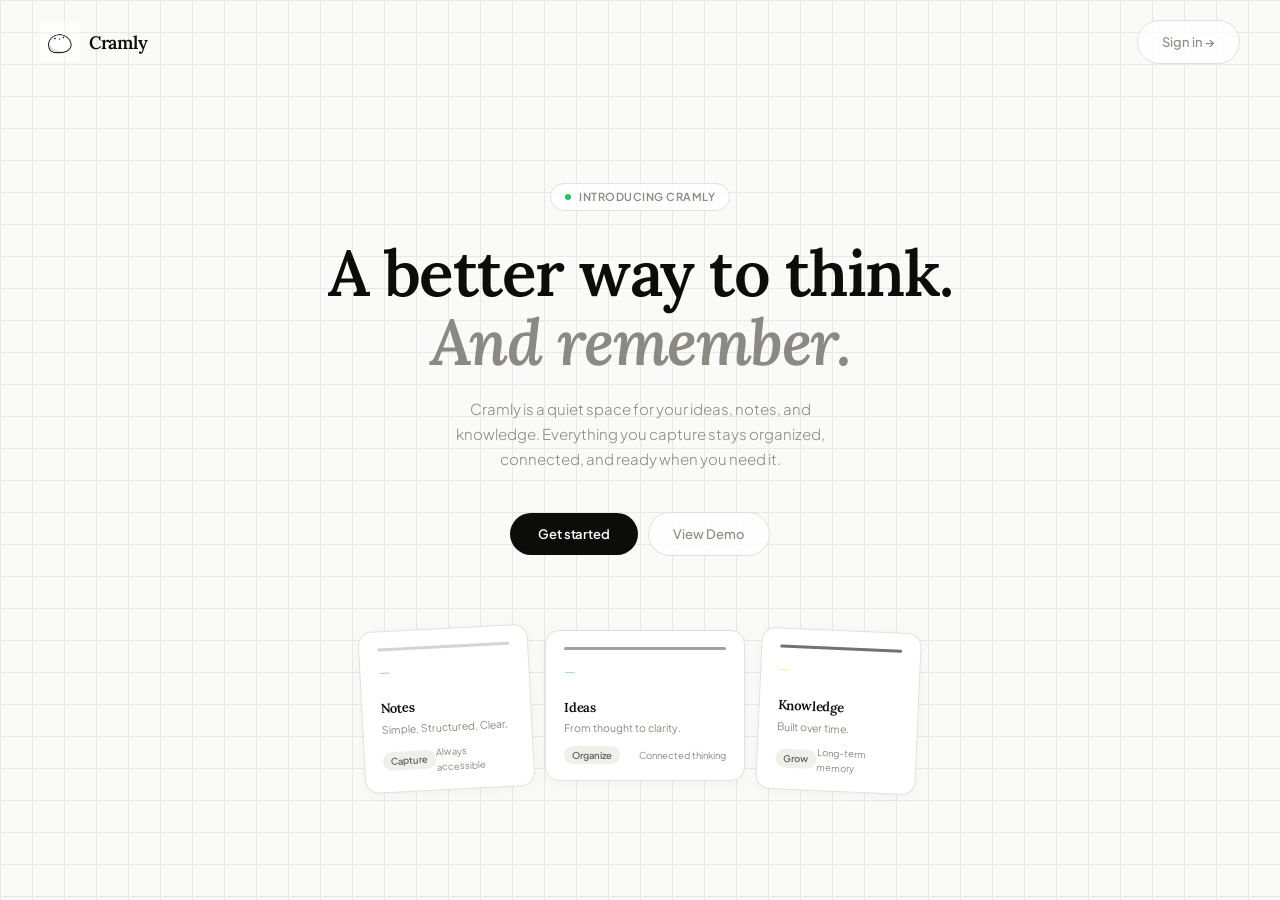
==== intro.html @ 393817d0 "commit" ====
<!DOCTYPE html>
<html lang="en">
<head>
<meta charset="UTF-8"/>
<meta name="viewport" content="width=device-width,initial-scale=1"/>
<link rel="preconnect" href="https://fonts.googleapis.com"/>
<link rel="preconnect" href="https://fonts.gstatic.com" crossorigin/>
<link href="https://fonts.googleapis.com/css2?family=Plus+Jakarta+Sans:wght@300;400;500;600&family=Lora:ital,wght@0,400;0,600;1,400&display=swap" rel="stylesheet"/>
<link rel="preconnect" href="https://fonts.googleapis.com">
<link rel="preconnect" href="https://fonts.gstatic.com" crossorigin>
<link href="https://fonts.googleapis.com/css2?family=Archivo+Black&family=Inter:wght@100..900&family=Micro+5&family=Open+Sans:ital,wght@0,300..800;1,300..800&family=Plus+Jakarta+Sans:ital,wght@0,200..800;1,200..800&family=Roboto:ital,wght@0,100..900;1,100..900&family=Silkscreen:wght@400;700&display=swap" rel="stylesheet">
<link rel="icon" href="logo.png" type="image/png">
<link rel="stylesheet" href="css/intro.css"/>
<title>Cramly</title>
</head>
<body>

<!-- ══════════════════════════════════════════════
     LOADING SCREEN
══════════════════════════════════════════════ -->
<div id="loadingScreen">
  <!-- Background layers -->
  <div class="load-grid"></div>
  <div class="load-glow"></div>
  <div class="load-scan"></div>

  <!-- Orbiting rings -->
  <div class="load-ring"></div>
  <div class="load-ring load-ring-2"></div>

  <!-- Floating cards in background -->
  <div class="load-cards" id="loadCards"></div>

  <!-- Center content -->
  <div class="load-center">
    <div class="load-logo-mark">
      <svg viewBox="0 0 16 16"><path d="M3 13L8 3l5 10M5.5 9h5"/></svg>
    </div>
    <div class="load-logo-text">Cramly</div>
    <div class="load-tagline">Preparing your demo&hellip;</div>

    <div class="load-bar-wrap">
      <div class="load-bar-fill" id="loadBar"></div>
    </div>
    <div class="load-label" id="loadLabel">Initializing</div>

    <div class="load-dots">
      <div class="load-dot"></div>
      <div class="load-dot"></div>
      <div class="load-dot"></div>
    </div>
  </div>
</div>

<!-- ══════════════════════════════════════════════
     INTRO PAGE
══════════════════════════════════════════════ -->
<div id="introPage">
<div class="intro-nav">
  <div class="logo">
    <img src="logo.png" alt="Cramly Logo" class="logo-img">
    <span>Cramly</span>
  </div>
  <button class="cta-secondary" onclick="startDemoLoading()">Sign in →</button>
</div>

  <div class="intro-body">
    <div class="intro-eyebrow">
      <div class="intro-eyebrow-dot"></div>
      Introducing Cramly
    </div>

    <h1 class="intro-title">
      A better way to think.<br><em>And remember.</em>
    </h1>

    <p class="intro-sub">
      Cramly is a quiet space for your ideas, notes, and knowledge.
      Everything you capture stays organized, connected, and ready when you need it.
    </p>

    <div class="intro-cta-row">
      <button class="cta-main" onclick="openAuth('signup')">Get started</button>
      <button class="cta-secondary" id="viewDemoBtn" onclick="startDemoLoading()">View Demo</button>
    </div>

    <div class="intro-cards-preview">
      <div class="prev-card">
        <div class="pc-bar" style="background:#d4d4d8"></div>
        <div class="pc-icon">—</div>
        <div class="pc-title">Notes</div>
        <div class="pc-sub">Simple. Structured. Clear.</div>
        <div class="pc-foot">
          <span class="pc-tag">Capture</span>
          <span class="pc-n">Always accessible</span>
        </div>
      </div>
      <div class="prev-card">
        <div class="pc-bar" style="background:#a1a1aa"></div>
        <div class="pc-icon">—</div>
        <div class="pc-title">Ideas</div>
        <div class="pc-sub">From thought to clarity.</div>
        <div class="pc-foot">
          <span class="pc-tag">Organize</span>
          <span class="pc-n">Connected thinking</span>
        </div>
      </div>
      <div class="prev-card">
        <div class="pc-bar" style="background:#71717a"></div>
        <div class="pc-icon">—</div>
        <div class="pc-title">Knowledge</div>
        <div class="pc-sub">Built over time.</div>
        <div class="pc-foot">
          <span class="pc-tag">Grow</span>
          <span class="pc-n">Long-term memory</span>
        </div>
      </div>
    </div>
  </div>
</div>

<!-- ══════════════════════════════════════════════
     AUTH MODAL
══════════════════════════════════════════════ -->
<div id="authOverlay" onclick="authOverlayClick(event)">
  <div class="auth-modal">
    <button class="auth-close" onclick="closeAuth()">
      <svg viewBox="0 0 14 14"><path d="M1 1l12 12M13 1L1 13"/></svg>
    </button>
    <div class="auth-left">
      <div class="auth-left-logo">
        <div class="auth-left-mark">
          <svg viewBox="0 0 16 16"><path d="M3 13L8 3l5 10M5.5 9h5"/></svg>
        </div>
        <span class="auth-left-name">Cramly</span>
      </div>
      <div class="auth-left-body">
        <div class="auth-left-headline">Cram less.<br><em>Remember more.</em></div>
        <p class="auth-left-tagline">Flashcards, notes, and progress tracking that actually keep you consistent.</p>
      </div>
      <div class="auth-left-dots">
        <div class="auth-ldot on"></div>
        <div class="auth-ldot"></div>
        <div class="auth-ldot"></div>
      </div>
    </div>
    <div class="auth-right">
      <div class="auth-tabs">
        <button class="auth-tab on" id="authTabSignin" onclick="authSwitchTab('signin')">Sign in</button>
        <button class="auth-tab" id="authTabSignup" onclick="authSwitchTab('signup')">Create account</button>
      </div>
      <div id="authSigninView">
        <div class="auth-form-title">Welcome back</div>
        <div class="auth-form-sub">Sign in to continue studying.</div>
        <div class="auth-social-row">
          <button class="auth-social-btn">
            <svg viewBox="0 0 24 24" fill="none" width="15" height="15">
              <path d="M20.28 12.2c0-.64-.06-1.25-.16-1.84H12v3.48h4.64a3.97 3.97 0 0 1-1.72 2.61v2.17h2.78c1.63-1.5 2.58-3.7 2.58-6.42z" fill="#4285F4"/>
              <path d="M12 21c2.32 0 4.27-.77 5.7-2.08l-2.78-2.17c-.77.52-1.75.82-2.92.82-2.24 0-4.14-1.51-4.82-3.55H4.32v2.24A9 9 0 0 0 12 21z" fill="#34A853"/>
              <path d="M7.18 14.02A5.4 5.4 0 0 1 6.9 12c0-.7.12-1.39.28-2.02V7.74H4.32A9 9 0 0 0 3 12c0 1.45.35 2.83.96 4.04l2.9-2.02z" fill="#FBBC05"/>
              <path d="M12 6.46c1.26 0 2.39.43 3.28 1.28l2.46-2.46A8.96 8.96 0 0 0 12 3 9 9 0 0 0 4.32 7.74l2.86 2.24C7.86 7.97 9.76 6.46 12 6.46z" fill="#EA4335"/>
            </svg>
            Google
          </button>
          <button class="auth-social-btn">
            <svg viewBox="0 0 24 24" fill="currentColor" width="15" height="15">
              <path d="M12 2C6.48 2 2 6.48 2 12c0 4.42 2.87 8.17 6.84 9.49.5.09.68-.22.68-.48v-1.7c-2.78.61-3.37-1.34-3.37-1.34-.45-1.16-1.11-1.47-1.11-1.47-.91-.62.07-.61.07-.61 1 .07 1.53 1.03 1.53 1.03.9 1.53 2.34 1.09 2.91.83.09-.65.35-1.09.64-1.34-2.22-.25-4.55-1.11-4.55-4.94 0-1.09.39-1.98 1.03-2.68-.1-.25-.45-1.27.1-2.64 0 0 .84-.27 2.75 1.02A9.56 9.56 0 0 1 12 6.8c.85 0 1.71.11 2.51.33 1.91-1.29 2.75-1.02 2.75-1.02.55 1.37.2 2.39.1 2.64.64.7 1.03 1.59 1.03 2.68 0 3.84-2.34 4.68-4.57 4.93.36.31.68.92.68 1.85v2.75c0 .27.18.58.69.48A10.01 10.01 0 0 0 22 12c0-5.52-4.48-10-10-10z"/>
            </svg>
            GitHub
          </button>
        </div>
        <div class="auth-divider">
          <div class="auth-divider-line"></div>
          <span class="auth-divider-txt">or</span>
          <div class="auth-divider-line"></div>
        </div>
        <div class="auth-field">
          <label class="auth-flabel">Email</label>
          <input class="auth-fi" type="email" placeholder="you@example.com">
        </div>
        <div class="auth-field">
          <label class="auth-flabel">Password</label>
          <div class="auth-pw-wrap">
            <input class="auth-fi" type="password" id="authSiPw" placeholder="••••••••">
            <button class="auth-pw-toggle" onclick="authTogglePw('authSiPw',this)" type="button">
              <svg viewBox="0 0 24 24"><path d="M1 12s4-8 11-8 11 8 11 8-4 8-11 8-11-8-11-8z"/><circle cx="12" cy="12" r="3"/></svg>
            </button>
          </div>
        </div>
        <div class="auth-forgot"><a>Forgot password?</a></div>
        <button class="auth-submit" onclick="startDemoLoading()">Sign in →</button>
        <div class="auth-footer-txt">No account? <a onclick="authSwitchTab('signup')">Create one free</a></div>
      </div>
      <div id="authSignupView" style="display:none;">
        <div class="auth-form-title">Get started free</div>
        <div class="auth-form-sub">Create your study space in seconds.</div>
        <div class="auth-social-row">
          <button class="auth-social-btn">
            <svg viewBox="0 0 24 24" fill="none" width="15" height="15">
              <path d="M20.28 12.2c0-.64-.06-1.25-.16-1.84H12v3.48h4.64a3.97 3.97 0 0 1-1.72 2.61v2.17h2.78c1.63-1.5 2.58-3.7 2.58-6.42z" fill="#4285F4"/>
              <path d="M12 21c2.32 0 4.27-.77 5.7-2.08l-2.78-2.17c-.77.52-1.75.82-2.92.82-2.24 0-4.14-1.51-4.82-3.55H4.32v2.24A9 9 0 0 0 12 21z" fill="#34A853"/>
              <path d="M7.18 14.02A5.4 5.4 0 0 1 6.9 12c0-.7.12-1.39.28-2.02V7.74H4.32A9 9 0 0 0 3 12c0 1.45.35 2.83.96 4.04l2.9-2.02z" fill="#FBBC05"/>
              <path d="M12 6.46c1.26 0 2.39.43 3.28 1.28l2.46-2.46A8.96 8.96 0 0 0 12 3 9 9 0 0 0 4.32 7.74l2.86 2.24C7.86 7.97 9.76 6.46 12 6.46z" fill="#EA4335"/>
            </svg>
            Google
          </button>
          <button class="auth-social-btn">
            <svg viewBox="0 0 24 24" fill="currentColor" width="15" height="15">
              <path d="M12 2C6.48 2 2 6.48 2 12c0 4.42 2.87 8.17 6.84 9.49.5.09.68-.22.68-.48v-1.7c-2.78.61-3.37-1.34-3.37-1.34-.45-1.16-1.11-1.47-1.11-1.47-.91-.62.07-.61.07-.61 1 .07 1.53 1.03 1.53 1.03.9 1.53 2.34 1.09 2.91.83.09-.65.35-1.09.64-1.34-2.22-.25-4.55-1.11-4.55-4.94 0-1.09.39-1.98 1.03-2.68-.1-.25-.45-1.27.1-2.64 0 0 .84-.27 2.75 1.02A9.56 9.56 0 0 1 12 6.8c.85 0 1.71.11 2.51.33 1.91-1.29 2.75-1.02 2.75-1.02.55 1.37.2 2.39.1 2.64.64.7 1.03 1.59 1.03 2.68 0 3.84-2.34 4.68-4.57 4.93.36.31.68.92.68 1.85v2.75c0 .27.18.58.69.48A10.01 10.01 0 0 0 22 12c0-5.52-4.48-10-10-10z"/>
            </svg>
            GitHub
          </button>
        </div>
        <div class="auth-divider">
          <div class="auth-divider-line"></div>
          <span class="auth-divider-txt">or</span>
          <div class="auth-divider-line"></div>
        </div>
        <div class="auth-field-row">
          <div class="auth-field">
            <label class="auth-flabel">First name</label>
            <input class="auth-fi" type="text" placeholder="Alex">
          </div>
          <div class="auth-field">
            <label class="auth-flabel">Last name</label>
            <input class="auth-fi" type="text" placeholder="Reyes">
          </div>
        </div>
        <div class="auth-field">
          <label class="auth-flabel">Email</label>
          <input class="auth-fi" type="email" placeholder="you@example.com">
        </div>
        <div class="auth-field">
          <label class="auth-flabel">Password</label>
          <div class="auth-pw-wrap">
            <input class="auth-fi" type="password" id="authSuPw" placeholder="Min. 8 characters" oninput="authCheckStrength(this)">
            <button class="auth-pw-toggle" onclick="authTogglePw('authSuPw',this)" type="button">
              <svg viewBox="0 0 24 24"><path d="M1 12s4-8 11-8 11 8 11 8-4 8-11 8-11-8-11-8z"/><circle cx="12" cy="12" r="3"/></svg>
            </button>
          </div>
          <div class="auth-strength-bar"><div class="auth-strength-fill" id="authSbar"></div></div>
          <div class="auth-strength-hint" id="authShint"></div>
        </div>
        <button class="auth-submit" onclick="startDemoLoading()">Create account →</button>
        <div class="auth-footer-txt">Already have an account? <a onclick="authSwitchTab('signin')">Sign in</a></div>
      </div>
    </div>
  </div>
</div>

<script>
/* ══════════════════════════════════════════════
   DEMO LOADING ANIMATION
══════════════════════════════════════════════ */

const loadSteps = [
  { label: 'Initializing',         pct: 8  },
  { label: 'Loading flashcards',   pct: 22 },
  { label: 'Building your decks',  pct: 38 },
  { label: 'Syncing notes',        pct: 54 },
  { label: 'Setting up workspace', pct: 70 },
  { label: 'Almost ready',         pct: 88 },
  { label: 'Launching demo',       pct: 100},
];

function spawnFloatingCards() {
  const container = document.getElementById('loadCards');
  const cardConfigs = [
    { left: '8%',  top: '20%', w: 130, delay: 0,   dur: 4.5 },
    { left: '78%', top: '15%', w: 110, delay: 0.8, dur: 5.2 },
    { left: '15%', top: '65%', w: 120, delay: 1.4, dur: 4.0 },
    { left: '72%', top: '60%', w: 140, delay: 0.3, dur: 5.8 },
    { left: '42%', top: '10%', w: 100, delay: 2.0, dur: 4.2 },
    { left: '55%', top: '75%', w: 115, delay: 1.0, dur: 5.0 },
  ];
  const barColors = ['rgba(147,197,253,0.3)', 'rgba(134,239,172,0.3)', 'rgba(253,230,138,0.3)', 'rgba(196,181,253,0.3)'];
  cardConfigs.forEach(cfg => {
    const card = document.createElement('div');
    card.className = 'load-card';
    card.style.cssText = `left:${cfg.left};top:${cfg.top};width:${cfg.w}px;animation-duration:${cfg.dur}s;animation-delay:${cfg.delay}s;`;
    const barColor = barColors[Math.floor(Math.random() * barColors.length)];
    card.innerHTML = `
      <div class="load-card-bar" style="background:${barColor};width:${40+Math.random()*40}%"></div>
      <div class="load-card-line"></div>
      <div class="load-card-line short"></div>
      <div class="load-card-line" style="width:${50+Math.random()*30}%"></div>
    `;
    container.appendChild(card);
  });
}

function startDemoLoading() {
  closeAuth();
  const screen = document.getElementById('loadingScreen');
  const bar = document.getElementById('loadBar');
  const label = document.getElementById('loadLabel');

  screen.classList.add('active');
  spawnFloatingCards();

  let stepIdx = 0;
  let currentPct = 0;

  function animateBar(targetPct, onDone) {
    const step = () => {
      if (currentPct < targetPct) {
        currentPct = Math.min(currentPct + 1.2, targetPct);
        bar.style.width = currentPct + '%';
        requestAnimationFrame(step);
      } else if (onDone) {
        onDone();
      }
    };
    requestAnimationFrame(step);
  }

  function runStep() {
    if (stepIdx >= loadSteps.length) return;
    const { label: lbl, pct } = loadSteps[stepIdx];
    label.style.opacity = '0';
    setTimeout(() => {
      label.textContent = lbl;
      label.style.opacity = '1';
    }, 180);

    animateBar(pct, () => {
      stepIdx++;
      if (stepIdx < loadSteps.length) {
        setTimeout(runStep, 320);
      } else {
        // Done — exit animation then redirect
        setTimeout(() => {
          screen.classList.add('exit');
          setTimeout(() => {
            window.location.href = 'signin.html';
          }, 700);
        }, 400);
      }
    });
  }

  setTimeout(runStep, 400);
}

/* ══════════════════════════════════════════════
   AUTH HELPERS
══════════════════════════════════════════════ */
function openAuth(tab) {
  document.getElementById('authOverlay').classList.add('open');
  authSwitchTab(tab || 'signin');
}
function closeAuth() {
  document.getElementById('authOverlay').classList.remove('open');
}
function authOverlayClick(e) {
  if (e.target === document.getElementById('authOverlay')) closeAuth();
}
// function authSwitchTab(t) {
//   document.getElementById('authSigninView').style.display = t === 'signin' ? 'block' : 'none';
//   document.getElementById('authSignupView').style.display = t === 'signup' ? 'block' : 'none';
//   document.getElementById('authTabSignin').className = 'auth-tab' + (t === 'signin' ? ' on' : '');
//   document.getElementById('authTabSignup').className = 'auth-tab' + (t === 'signup' ? ' on' : '');
// }
// function authTogglePw(id, btn) {
//   var inp = document.getElementById(id);
//   inp.type = inp.type === 'text' ? 'password' : 'text';
//   btn.querySelector('svg').style.opacity = inp.type === 'text' ? '0.45' : '1';
// }
// function authCheckStrength(inp) {
//   var v = inp.value, score = 0;
//   if (v.length >= 8) score++;
//   if (/[A-Z]/.test(v)) score++;
//   if (/[0-9]/.test(v)) score++;
//   if (/[^A-Za-z0-9]/.test(v)) score++;
//   var bar = document.getElementById('authSbar');
//   var hint = document.getElementById('authShint');
//   var widths = [0,25,50,75,100];
//   var colors = ['','#ef4444','#f97316','#eab308','#22c55e'];
//   var labels = ['','Weak','Fair','Good','Strong'];
//   bar.style.width = widths[score] + '%';
//   bar.style.background = colors[score];
//   hint.textContent = v.length ? labels[score] : '';
//   hint.style.color = colors[score];
// }
function goToApp() { startDemoLoading(); }
</script>
</body>
</html>
---- css/intro.css ----
* {
    box-sizing: border-box;
    margin: 0;
    padding: 0
}

:root {
    --bg: #fafaf8;
    --grid-c: #e8e8e4;
    --surface: #ffffff;
    --card: #ffffff;
    --border: #e2e2dc;
    --border-h: #b8b8b0;
    --text: #0c0c0a;
    --muted: #8a8a82;
    --pill: 999px;
    --accent: #1a1a16;
}

body {
    font-family: 'Plus Jakarta Sans', sans-serif;
    background: var(--bg);
    color: var(--text);
    min-height: 100vh;
    font-size: 13px;
    line-height: 1.5;
}

/* ══════════════════════════════════════════════
   LOADING SCREEN
══════════════════════════════════════════════ */
#loadingScreen {
    position: fixed;
    inset: 0;
    z-index: 9999;
    background: #0c0c0a;
    display: none;
    flex-direction: column;
    align-items: center;
    justify-content: center;
    overflow: hidden;
}

#loadingScreen.active {
    display: flex;
}

/* Animated grid background */
.load-grid {
    position: absolute;
    inset: 0;
    background-image:
        linear-gradient(rgba(255, 255, 255, 0.04) 1px, transparent 1px),
        linear-gradient(90deg, rgba(255, 255, 255, 0.04) 1px, transparent 1px);
    background-size: 32px 32px;
    animation: gridPulse 2s ease-in-out infinite;
}

@keyframes gridPulse {

    0%,
    100% {
        opacity: 0.5;
    }

    50% {
        opacity: 1;
    }
}

/* Radial glow */
.load-glow {
    position: absolute;
    width: 600px;
    height: 600px;
    border-radius: 50%;
    background: radial-gradient(circle, rgba(255, 255, 255, 0.04) 0%, transparent 70%);
    animation: glowPulse 3s ease-in-out infinite;
}

@keyframes glowPulse {

    0%,
    100% {
        transform: scale(0.9);
        opacity: 0.6;
    }

    50% {
        transform: scale(1.1);
        opacity: 1;
    }
}

/* Orbiting ring */
.load-ring {
    position: absolute;
    width: 280px;
    height: 280px;
    border-radius: 50%;
    border: 1px solid rgba(255, 255, 255, 0.06);
    animation: ringRotate 8s linear infinite;
}

.load-ring::before {
    content: '';
    position: absolute;
    top: -3px;
    left: 50%;
    transform: translateX(-50%);
    width: 6px;
    height: 6px;
    border-radius: 50%;
    background: rgba(255, 255, 255, 0.5);
    box-shadow: 0 0 12px rgba(255, 255, 255, 0.6);
}

.load-ring-2 {
    width: 200px;
    height: 200px;
    border-color: rgba(255, 255, 255, 0.04);
    animation: ringRotate 5s linear infinite reverse;
}

.load-ring-2::before {
    background: rgba(255, 255, 255, 0.3);
    box-shadow: 0 0 8px rgba(255, 255, 255, 0.4);
}

@keyframes ringRotate {
    from {
        transform: rotate(0deg);
    }

    to {
        transform: rotate(360deg);
    }
}

/* Center content */
.load-center {
    position: relative;
    z-index: 2;
    display: flex;
    flex-direction: column;
    align-items: center;
    gap: 0;
}

/* Logo mark */
.load-logo-mark {
    width: 56px;
    height: 56px;
    border-radius: 16px;
    background: rgba(255, 255, 255, 0.06);
    border: 1px solid rgba(255, 255, 255, 0.12);
    display: flex;
    align-items: center;
    justify-content: center;
    margin-bottom: 18px;
    animation: logoAppear 0.6s cubic-bezier(0.34, 1.56, 0.64, 1) both;
}

.load-logo-mark svg {
    width: 26px;
    height: 26px;
    stroke: rgba(255, 255, 255, 0.85);
    stroke-width: 1.8;
    fill: none;
}

@keyframes logoAppear {
    from {
        opacity: 0;
        transform: scale(0.5) rotate(-10deg);
    }

    to {
        opacity: 1;
        transform: scale(1) rotate(0deg);
    }
}

/* Logo text */
.load-logo-text {
    font-family: 'Lora', serif;
    font-size: 28px;
    font-weight: 600;
    letter-spacing: -0.5px;
    color: #fff;
    margin-bottom: 10px;
    animation: textRise 0.7s cubic-bezier(0.22, 1, 0.36, 1) 0.15s both;
}

@keyframes textRise {
    from {
        opacity: 0;
        transform: translateY(12px);
    }

    to {
        opacity: 1;
        transform: translateY(0);
    }
}

/* Tagline */
.load-tagline {
    font-size: 12px;
    color: rgba(255, 255, 255, 0.32);
    letter-spacing: 0.3px;
    font-weight: 300;
    margin-bottom: 44px;
    animation: textRise 0.7s cubic-bezier(0.22, 1, 0.36, 1) 0.25s both;
}

/* Progress bar */
.load-bar-wrap {
    width: 180px;
    height: 1px;
    background: rgba(255, 255, 255, 0.08);
    border-radius: 1px;
    overflow: hidden;
    margin-bottom: 16px;
    animation: textRise 0.5s ease 0.3s both;
}

.load-bar-fill {
    height: 100%;
    width: 0%;
    background: linear-gradient(90deg, rgba(255, 255, 255, 0.2), rgba(255, 255, 255, 0.8));
    border-radius: 1px;
    transition: width 0.08s linear;
    box-shadow: 2px 0 8px rgba(255, 255, 255, 0.4);
}

/* Loading label */
.load-label {
    font-size: 10px;
    color: rgba(255, 255, 255, 0.22);
    letter-spacing: 1.2px;
    text-transform: uppercase;
    font-weight: 500;
    animation: textRise 0.5s ease 0.35s both;
    min-height: 14px;
    transition: opacity 0.3s;
}

/* Floating cards during load */
.load-cards {
    position: absolute;
    inset: 0;
    pointer-events: none;
    overflow: hidden;
}

.load-card {
    position: absolute;
    background: rgba(255, 255, 255, 0.03);
    border: 1px solid rgba(255, 255, 255, 0.06);
    border-radius: 12px;
    padding: 14px 16px;
    animation: cardFloat linear infinite both;
    opacity: 0;
}

.load-card-bar {
    height: 2px;
    border-radius: 2px;
    background: rgba(255, 255, 255, 0.12);
    margin-bottom: 10px;
}

.load-card-line {
    height: 6px;
    border-radius: 3px;
    background: rgba(255, 255, 255, 0.06);
    margin-bottom: 6px;
}

.load-card-line.short {
    width: 60%;
}

@keyframes cardFloat {
    0% {
        opacity: 0;
        transform: translateY(30px);
    }

    10% {
        opacity: 1;
    }

    90% {
        opacity: 1;
    }

    100% {
        opacity: 0;
        transform: translateY(-80px);
    }
}

/* Exit animation */
#loadingScreen.exit {
    animation: screenExit 0.7s cubic-bezier(0.4, 0, 1, 1) forwards;
}

@keyframes screenExit {
    0% {
        opacity: 1;
        transform: scale(1);
    }

    100% {
        opacity: 0;
        transform: scale(1.04);
        pointer-events: none;
    }
}

/* Dots */
.load-dots {
    display: flex;
    gap: 5px;
    margin-top: 28px;
    animation: textRise 0.5s ease 0.4s both;
}

.load-dot {
    width: 4px;
    height: 4px;
    border-radius: 50%;
    background: rgba(255, 255, 255, 0.15);
    animation: dotBounce 1.2s ease-in-out infinite;
}

.load-dot:nth-child(2) {
    animation-delay: 0.15s;
}

.load-dot:nth-child(3) {
    animation-delay: 0.3s;
}

@keyframes dotBounce {

    0%,
    100% {
        transform: translateY(0);
        background: rgba(255, 255, 255, 0.15);
    }

    50% {
        transform: translateY(-5px);
        background: rgba(255, 255, 255, 0.5);
    }
}

/* Scan line effect */
.load-scan {
    position: absolute;
    left: 0;
    right: 0;
    height: 1px;
    background: linear-gradient(90deg, transparent, rgba(255, 255, 255, 0.08), transparent);
    animation: scanLine 3s ease-in-out infinite;
    pointer-events: none;
}

@keyframes scanLine {
    0% {
        top: -1px;
        opacity: 0;
    }

    5% {
        opacity: 1;
    }

    95% {
        opacity: 1;
    }

    100% {
        top: 100%;
        opacity: 0;
    }
}

/* ══════════════════════════════════════════════
   REST OF THE PAGE STYLES
══════════════════════════════════════════════ */

.prev-card:nth-child(1) .pc-icon {
    color: #93c5fd;
}

.prev-card:nth-child(2) .pc-icon {
    color: #86efac;
}

.prev-card:nth-child(3) .pc-icon {
    color: #fde68a;
}

.pc-icon {
    width: 28px;
    height: 28px;
    color: #fff;
    margin-bottom: 8px;
}

.pc-icon svg {
    width: 100%;
    height: 100%;
}

#introPage {
    min-height: 100vh;
    display: flex;
    flex-direction: column;
    background: var(--bg);
    background-image:
        linear-gradient(var(--grid-c) 1px, transparent 1px),
        linear-gradient(90deg, var(--grid-c) 1px, transparent 1px);
    background-size: 32px 32px;
    overflow: hidden;
}

.intro-nav {
    display: flex;
    align-items: center;
    justify-content: space-between;
    padding: 20px 40px;
}

.logo {
    font-family: 'Lora', serif;
    font-size: 18px;
    font-weight: 600;
    letter-spacing: -.3px;
    display: flex;
    align-items: center;
    gap: 9px;
    color: var(--text);
}

.logo-img {
    width: 40px;
    height: 40px;
    object-fit: contain;
}

.intro-body {
    flex: 1;
    display: flex;
    flex-direction: column;
    align-items: center;
    justify-content: center;
    padding: 40px 24px 60px;
    text-align: center;
    gap: 0;
}

.intro-eyebrow {
    display: inline-flex;
    align-items: center;
    gap: 8px;
    background: rgba(255, 255, 255, 0.85);
    border: 1px solid var(--border);
    border-radius: var(--pill);
    padding: 5px 14px;
    font-size: 11px;
    font-weight: 600;
    letter-spacing: .5px;
    color: var(--muted);
    margin-bottom: 28px;
    text-transform: uppercase;
}

.intro-eyebrow-dot {
    width: 6px;
    height: 6px;
    border-radius: 50%;
    background: #22c55e;
}

.intro-title {
    font-family: 'Lora', serif;
    font-size: clamp(38px, 6vw, 64px);
    font-weight: 600;
    letter-spacing: -1.5px;
    line-height: 1.08;
    color: var(--text);
    margin-bottom: 20px;
    max-width: 640px;
}

.intro-title em {
    font-style: italic;
    color: var(--muted);
}

.intro-sub {
    font-size: 15px;
    color: var(--muted);
    font-weight: 300;
    max-width: 420px;
    line-height: 1.65;
    margin-bottom: 40px;
}

.intro-cta-row {
    display: flex;
    gap: 10px;
    align-items: center;
    justify-content: center;
    margin-bottom: 64px;
}

.cta-main {
    background: var(--text);
    color: #fff;
    border: none;
    border-radius: var(--pill);
    padding: 13px 28px;
    font-size: 13px;
    font-weight: 600;
    font-family: 'Plus Jakarta Sans', sans-serif;
    cursor: pointer;
    transition: background .15s, transform .12s;
    letter-spacing: -.1px;
}

.cta-main:hover {
    background: #2a2a24;
    transform: translateY(-1px);
}

.cta-secondary {
    background: rgba(255, 255, 255, 0.85);
    color: var(--muted);
    border: 1px solid var(--border);
    border-radius: var(--pill);
    padding: 13px 24px;
    font-size: 13px;
    font-weight: 500;
    font-family: 'Plus Jakarta Sans', sans-serif;
    cursor: pointer;
    transition: border-color .15s, color .15s;
}

.cta-secondary:hover {
    border-color: var(--border-h);
    color: var(--text);
}

.intro-cards-preview {
    display: flex;
    gap: 14px;
    align-items: flex-end;
    justify-content: center;
    flex-wrap: wrap;
}

.prev-card {
    background: var(--card);
    border: 1px solid var(--border);
    border-radius: 14px;
    padding: 16px 18px;
    text-align: left;
    transition: transform .3s ease, box-shadow .3s ease;
    box-shadow: 0 2px 12px rgba(0, 0, 0, 0.04);
}

.prev-card:nth-child(1) {
    width: 170px;
    transform: rotate(-3deg) translateY(8px);
    animation: floatA 3s ease-in-out infinite;
}

.prev-card:nth-child(2) {
    width: 200px;
    z-index: 2;
    animation: floatB 3.4s ease-in-out infinite;
}

.prev-card:nth-child(3) {
    width: 160px;
    transform: rotate(2.5deg) translateY(10px);
    animation: floatC 2.8s ease-in-out infinite;
}

@keyframes floatA {

    0%,
    100% {
        transform: rotate(-3deg) translateY(8px)
    }

    50% {
        transform: rotate(-3deg) translateY(2px)
    }
}

@keyframes floatB {

    0%,
    100% {
        transform: translateY(0)
    }

    50% {
        transform: translateY(-6px)
    }
}

@keyframes floatC {

    0%,
    100% {
        transform: rotate(2.5deg) translateY(10px)
    }

    50% {
        transform: rotate(2.5deg) translateY(4px)
    }
}

.pc-bar {
    height: 3px;
    border-radius: var(--pill);
    margin-bottom: 12px;
}

.pc-emoji {
    font-size: 20px;
    margin-bottom: 8px;
    display: block;
}

.pc-title {
    font-family: 'Lora', serif;
    font-size: 13px;
    font-weight: 600;
    letter-spacing: -.2px;
    margin-bottom: 3px;
}

.pc-sub {
    font-size: 10.5px;
    color: var(--muted);
}

.pc-foot {
    display: flex;
    align-items: center;
    justify-content: space-between;
    margin-top: 10px;
}

.pc-tag {
    font-size: 9.5px;
    font-weight: 600;
    padding: 2px 8px;
    border-radius: var(--pill);
    background: #f0f0ea;
    color: #666;
}

.pc-n {
    font-size: 9.5px;
    color: var(--muted);
}

/* ── AUTH MODAL ── */
#authOverlay {
    display: none;
    position: fixed;
    inset: 0;
    z-index: 400;
    background: rgba(15, 15, 10, 0.45);
    backdrop-filter: blur(8px);
    align-items: center;
    justify-content: center;
    padding: 24px;
}

#authOverlay.open {
    display: flex;
}

.auth-modal {
    background: #fff;
    border-radius: 18px;
    display: flex;
    overflow: hidden;
    width: 680px;
    max-width: 100%;
    max-height: 92vh;
    border: 1px solid var(--border);
    box-shadow: 0 32px 80px rgba(0, 0, 0, 0.18);
    animation: modalIn .22s ease;
    position: relative;
}

@keyframes modalIn {
    from {
        opacity: 0;
        transform: translateY(8px) scale(.98)
    }

    to {
        opacity: 1;
        transform: none
    }
}

.auth-left {
    width: 210px;
    flex-shrink: 0;
    background: #0c0c0a;
    padding: 32px 28px;
    display: flex;
    flex-direction: column;
    justify-content: space-between;
    position: relative;
    overflow: hidden;
}

.auth-left::before {
    content: '';
    position: absolute;
    top: -60px;
    left: -40px;
    width: 200px;
    height: 200px;
    border-radius: 50%;
    background: rgba(255, 255, 255, 0.03);
}

.auth-left::after {
    content: '';
    position: absolute;
    bottom: -40px;
    right: -60px;
    width: 180px;
    height: 180px;
    border-radius: 50%;
    background: rgba(255, 255, 255, 0.04);
}

.auth-left-logo {
    display: flex;
    align-items: center;
    gap: 9px;
    position: relative;
    z-index: 1;
}

.auth-left-mark {
    width: 28px;
    height: 28px;
    border-radius: 8px;
    background: rgba(255, 255, 255, 0.1);
    border: 1px solid rgba(255, 255, 255, 0.12);
    display: flex;
    align-items: center;
    justify-content: center;
}

.auth-left-mark svg {
    width: 14px;
    height: 14px;
    stroke: #fff;
    stroke-width: 2;
    fill: none;
}

.auth-left-name {
    font-family: 'Lora', serif;
    font-size: 16px;
    font-weight: 600;
    color: #fff;
    letter-spacing: -.3px;
}

.auth-left-body {
    flex: 1;
    display: flex;
    flex-direction: column;
    justify-content: center;
    padding: 24px 0;
    position: relative;
    z-index: 1;
}

.auth-left-headline {
    font-family: 'Lora', serif;
    font-size: 20px;
    font-weight: 600;
    color: #fff;
    line-height: 1.2;
    letter-spacing: -.4px;
    margin-bottom: 12px;
}

.auth-left-headline em {
    font-style: italic;
    color: rgba(255, 255, 255, 0.4);
}

.auth-left-tagline {
    font-size: 12px;
    color: rgba(255, 255, 255, 0.38);
    line-height: 1.6;
}

.auth-left-dots {
    display: flex;
    gap: 6px;
    position: relative;
    z-index: 1;
}

.auth-ldot {
    width: 6px;
    height: 6px;
    border-radius: 50%;
    background: rgba(255, 255, 255, 0.15);
}

.auth-ldot.on {
    background: rgba(255, 255, 255, 0.6);
    width: 18px;
    border-radius: 3px;
}

.auth-right {
    flex: 1;
    padding: 32px 28px;
    display: flex;
    flex-direction: column;
    justify-content: center;
    overflow-y: auto;
}

.auth-tabs {
    display: flex;
    border: 1px solid var(--border);
    border-radius: 10px;
    overflow: hidden;
    margin-bottom: 24px;
    background: #fafaf8;
}

.auth-tab {
    flex: 1;
    padding: 9px;
    font-size: 12px;
    font-weight: 600;
    font-family: 'Plus Jakarta Sans', sans-serif;
    border: none;
    background: none;
    cursor: pointer;
    color: var(--muted);
    transition: all .18s;
    letter-spacing: -.1px;
}

.auth-tab.on {
    background: #fff;
    color: var(--text);
    border: 1px solid var(--border);
    border-radius: 9px;
    margin: 2px;
    box-shadow: 0 1px 4px rgba(0, 0, 0, 0.06);
}

.auth-form-title {
    font-family: 'Lora', serif;
    font-size: 21px;
    font-weight: 600;
    letter-spacing: -.4px;
    color: var(--text);
    margin-bottom: 4px;
}

.auth-form-sub {
    font-size: 12px;
    color: var(--muted);
    margin-bottom: 20px;
    line-height: 1.5;
}

.auth-field {
    margin-bottom: 13px;
}

.auth-flabel {
    display: block;
    font-size: 10.5px;
    font-weight: 600;
    letter-spacing: .6px;
    text-transform: uppercase;
    color: var(--muted);
    margin-bottom: 5px;
}

.auth-fi {
    width: 100%;
    border: 1px solid var(--border);
    border-radius: 10px;
    padding: 10px 13px;
    font-size: 13px;
    font-family: 'Plus Jakarta Sans', sans-serif;
    color: var(--text);
    background: #fafaf8;
    outline: none;
    transition: border-color .15s, box-shadow .15s;
}

.auth-fi:focus {
    border-color: var(--border-h);
    box-shadow: 0 0 0 3px rgba(0, 0, 0, 0.04);
    background: #fff;
}

.auth-fi::placeholder {
    color: #c0c0b8;
}

.auth-field-row {
    display: grid;
    grid-template-columns: 1fr 1fr;
    gap: 10px;
}

.auth-pw-wrap {
    position: relative;
}

.auth-pw-wrap .auth-fi {
    padding-right: 38px;
}

.auth-pw-toggle {
    position: absolute;
    right: 12px;
    top: 50%;
    transform: translateY(-50%);
    background: none;
    border: none;
    cursor: pointer;
    color: #b0b0a8;
    padding: 2px;
    display: flex;
    align-items: center;
    transition: color .12s;
}

.auth-pw-toggle:hover {
    color: var(--muted);
}

.auth-pw-toggle svg {
    width: 15px;
    height: 15px;
    stroke: currentColor;
    stroke-width: 1.8;
    fill: none;
}

.auth-divider {
    display: flex;
    align-items: center;
    gap: 10px;
    margin: 14px 0;
}

.auth-divider-line {
    flex: 1;
    height: 1px;
    background: var(--border);
}

.auth-divider-txt {
    font-size: 10.5px;
    color: #b8b8b0;
    font-weight: 500;
}

.auth-social-row {
    display: flex;
    gap: 8px;
    margin-bottom: 4px;
}

.auth-social-btn {
    flex: 1;
    border: 1px solid var(--border);
    border-radius: 10px;
    padding: 9px;
    background: #fafaf8;
    cursor: pointer;
    font-size: 12px;
    font-family: 'Plus Jakarta Sans', sans-serif;
    color: #5a5a52;
    display: flex;
    align-items: center;
    justify-content: center;
    gap: 7px;
    transition: border-color .15s, background .15s;
}

.auth-social-btn:hover {
    border-color: var(--border-h);
    background: #fff;
}

.auth-social-btn svg {
    width: 15px;
    height: 15px;
    flex-shrink: 0;
}

.auth-forgot {
    text-align: right;
    margin-bottom: 14px;
    margin-top: -6px;
}

.auth-forgot a {
    font-size: 11px;
    color: var(--muted);
    font-weight: 500;
    cursor: pointer;
    text-decoration: none;
    transition: color .12s;
}

.auth-forgot a:hover {
    color: var(--text);
}

.auth-submit {
    width: 100%;
    background: var(--text);
    color: #fff;
    border: none;
    border-radius: 10px;
    padding: 12px;
    font-size: 13px;
    font-weight: 600;
    font-family: 'Plus Jakarta Sans', sans-serif;
    cursor: pointer;
    transition: background .15s, transform .1s;
    letter-spacing: -.1px;
    margin-top: 4px;
}

.auth-submit:hover {
    background: #2a2a22;
    transform: translateY(-1px);
}

.auth-submit:active {
    transform: none;
}

.auth-footer-txt {
    text-align: center;
    font-size: 11px;
    color: #b8b8b0;
    margin-top: 14px;
}

.auth-footer-txt a {
    color: var(--muted);
    font-weight: 600;
    text-decoration: none;
    cursor: pointer;
}

.auth-footer-txt a:hover {
    color: var(--text);
}

.auth-strength-bar {
    height: 3px;
    border-radius: 3px;
    background: var(--border);
    margin-top: 6px;
    overflow: hidden;
}

.auth-strength-fill {
    height: 100%;
    border-radius: 3px;
    width: 0;
    transition: width .3s, background .3s;
}

.auth-strength-hint {
    font-size: 10px;
    color: #b0b0a8;
    margin-top: 4px;
    height: 13px;
}

.auth-close {
    position: absolute;
    top: 16px;
    right: 16px;
    width: 28px;
    height: 28px;
    border-radius: 50%;
    background: rgba(0, 0, 0, 0.06);
    border: none;
    display: flex;
    align-items: center;
    justify-content: center;
    cursor: pointer;
    color: var(--muted);
    transition: background .12s;
    z-index: 10;
}

.auth-close:hover {
    background: rgba(0, 0, 0, 0.1);
}

.auth-close svg {
    width: 13px;
    height: 13px;
    stroke: currentColor;
    stroke-width: 2;
    fill: none;
}

@media(max-width:520px) {
    .auth-left {
        display: none;
    }

    .auth-right {
        padding: 28px 20px;
    }
}
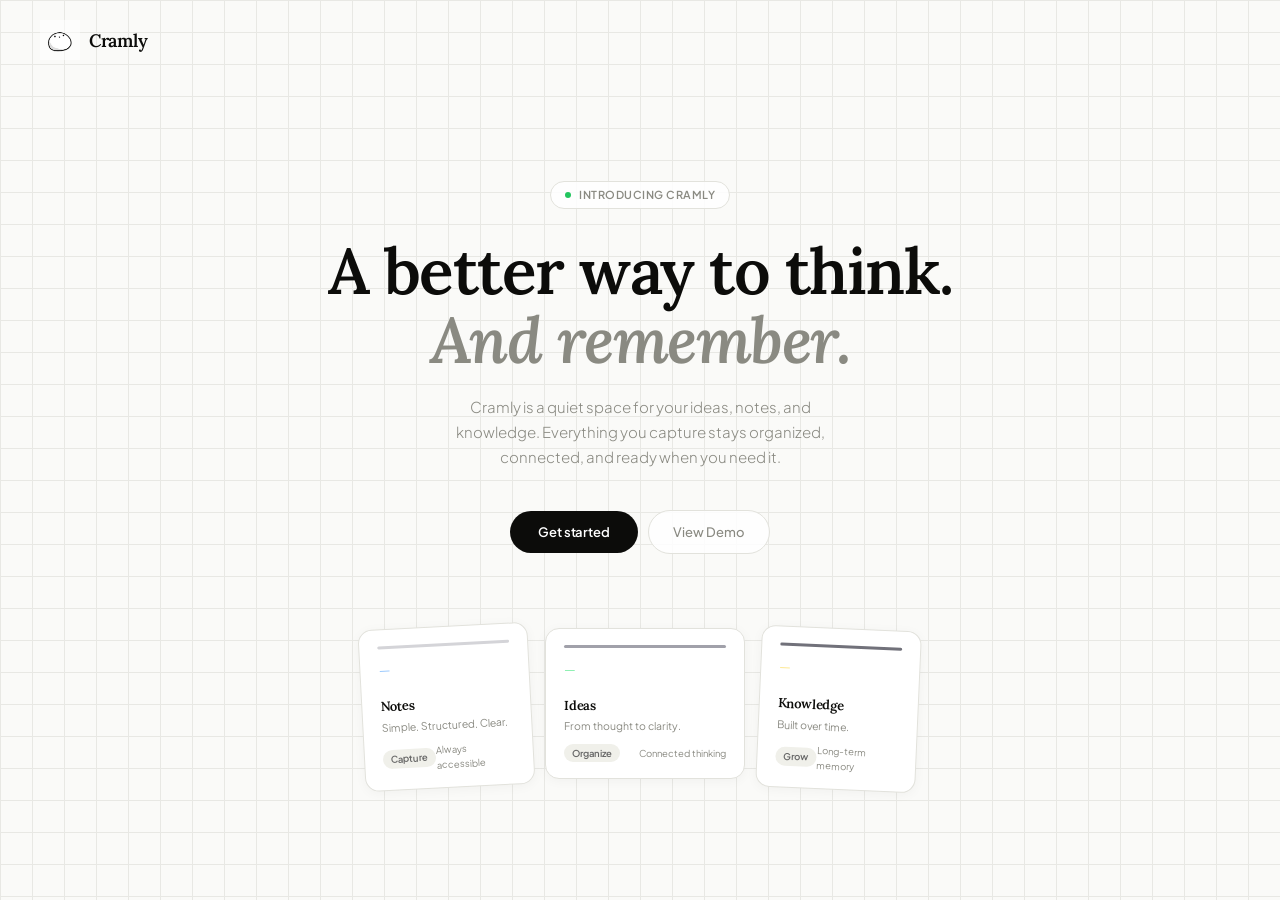
==== commit 289ef197: "added local save" ====
--- a/intro.html
+++ b/intro.html
@@ -6,32 +6,45 @@
 <link rel="preconnect" href="https://fonts.googleapis.com"/>
 <link rel="preconnect" href="https://fonts.gstatic.com" crossorigin/>
 <link href="https://fonts.googleapis.com/css2?family=Plus+Jakarta+Sans:wght@300;400;500;600&family=Lora:ital,wght@0,400;0,600;1,400&display=swap" rel="stylesheet"/>
-<link rel="preconnect" href="https://fonts.googleapis.com">
-<link rel="preconnect" href="https://fonts.gstatic.com" crossorigin>
-<link href="https://fonts.googleapis.com/css2?family=Archivo+Black&family=Inter:wght@100..900&family=Micro+5&family=Open+Sans:ital,wght@0,300..800;1,300..800&family=Plus+Jakarta+Sans:ital,wght@0,200..800;1,200..800&family=Roboto:ital,wght@0,100..900;1,100..900&family=Silkscreen:wght@400;700&display=swap" rel="stylesheet">
 <link rel="icon" href="logo.png" type="image/png">
 <link rel="stylesheet" href="css/intro.css"/>
 <title>Cramly</title>
+<style>
+  /* ── Seamless transition overlay ─────────────────────────
+     Sits on top of EVERYTHING. Fades out on page load so the
+     intro appears smoothly. Fades back in before redirect so
+     there's zero flash of the intro page on the way out.
+  ──────────────────────────────────────────────────────── */
+  #pageVeil {
+    position: fixed;
+    inset: 0;
+    z-index: 99999;          /* above the loading screen */
+    background: #0c0c0a;
+    pointer-events: none;
+    transition: opacity 0.45s ease;
+    opacity: 1;              /* starts opaque — hides any FOUC */
+  }
+  #pageVeil.revealed {
+    opacity: 0;
+  }
+</style>
 </head>
 <body>
+
+<!-- Page veil: covers the page on arrival, fades out once ready -->
+<div id="pageVeil"></div>
 
 <!-- ══════════════════════════════════════════════
      LOADING SCREEN
 ══════════════════════════════════════════════ -->
 <div id="loadingScreen">
-  <!-- Background layers -->
   <div class="load-grid"></div>
   <div class="load-glow"></div>
   <div class="load-scan"></div>
-
-  <!-- Orbiting rings -->
   <div class="load-ring"></div>
   <div class="load-ring load-ring-2"></div>
-
-  <!-- Floating cards in background -->
   <div class="load-cards" id="loadCards"></div>
 
-  <!-- Center content -->
   <div class="load-center">
     <div class="load-logo-mark">
       <svg viewBox="0 0 16 16"><path d="M3 13L8 3l5 10M5.5 9h5"/></svg>
@@ -56,13 +69,12 @@
      INTRO PAGE
 ══════════════════════════════════════════════ -->
 <div id="introPage">
-<div class="intro-nav">
-  <div class="logo">
-    <img src="logo.png" alt="Cramly Logo" class="logo-img">
-    <span>Cramly</span>
+  <div class="intro-nav">
+    <div class="logo">
+      <img src="logo.png" alt="Cramly Logo" class="logo-img">
+      <span>Cramly</span>
+    </div>
   </div>
-  <button class="cta-secondary" onclick="startDemoLoading()">Sign in →</button>
-</div>
 
   <div class="intro-body">
     <div class="intro-eyebrow">
@@ -80,8 +92,8 @@
     </p>
 
     <div class="intro-cta-row">
-      <button class="cta-main" onclick="openAuth('signup')">Get started</button>
-      <button class="cta-secondary" id="viewDemoBtn" onclick="startDemoLoading()">View Demo</button>
+      <button class="cta-main" onclick="startDemoLoading()">Get started</button>
+      <button class="cta-secondary" onclick="startDemoLoading()">View Demo</button>
     </div>
 
     <div class="intro-cards-preview">
@@ -119,140 +131,22 @@
   </div>
 </div>
 
-<!-- ══════════════════════════════════════════════
-     AUTH MODAL
-══════════════════════════════════════════════ -->
-<div id="authOverlay" onclick="authOverlayClick(event)">
-  <div class="auth-modal">
-    <button class="auth-close" onclick="closeAuth()">
-      <svg viewBox="0 0 14 14"><path d="M1 1l12 12M13 1L1 13"/></svg>
-    </button>
-    <div class="auth-left">
-      <div class="auth-left-logo">
-        <div class="auth-left-mark">
-          <svg viewBox="0 0 16 16"><path d="M3 13L8 3l5 10M5.5 9h5"/></svg>
-        </div>
-        <span class="auth-left-name">Cramly</span>
-      </div>
-      <div class="auth-left-body">
-        <div class="auth-left-headline">Cram less.<br><em>Remember more.</em></div>
-        <p class="auth-left-tagline">Flashcards, notes, and progress tracking that actually keep you consistent.</p>
-      </div>
-      <div class="auth-left-dots">
-        <div class="auth-ldot on"></div>
-        <div class="auth-ldot"></div>
-        <div class="auth-ldot"></div>
-      </div>
-    </div>
-    <div class="auth-right">
-      <div class="auth-tabs">
-        <button class="auth-tab on" id="authTabSignin" onclick="authSwitchTab('signin')">Sign in</button>
-        <button class="auth-tab" id="authTabSignup" onclick="authSwitchTab('signup')">Create account</button>
-      </div>
-      <div id="authSigninView">
-        <div class="auth-form-title">Welcome back</div>
-        <div class="auth-form-sub">Sign in to continue studying.</div>
-        <div class="auth-social-row">
-          <button class="auth-social-btn">
-            <svg viewBox="0 0 24 24" fill="none" width="15" height="15">
-              <path d="M20.28 12.2c0-.64-.06-1.25-.16-1.84H12v3.48h4.64a3.97 3.97 0 0 1-1.72 2.61v2.17h2.78c1.63-1.5 2.58-3.7 2.58-6.42z" fill="#4285F4"/>
-              <path d="M12 21c2.32 0 4.27-.77 5.7-2.08l-2.78-2.17c-.77.52-1.75.82-2.92.82-2.24 0-4.14-1.51-4.82-3.55H4.32v2.24A9 9 0 0 0 12 21z" fill="#34A853"/>
-              <path d="M7.18 14.02A5.4 5.4 0 0 1 6.9 12c0-.7.12-1.39.28-2.02V7.74H4.32A9 9 0 0 0 3 12c0 1.45.35 2.83.96 4.04l2.9-2.02z" fill="#FBBC05"/>
-              <path d="M12 6.46c1.26 0 2.39.43 3.28 1.28l2.46-2.46A8.96 8.96 0 0 0 12 3 9 9 0 0 0 4.32 7.74l2.86 2.24C7.86 7.97 9.76 6.46 12 6.46z" fill="#EA4335"/>
-            </svg>
-            Google
-          </button>
-          <button class="auth-social-btn">
-            <svg viewBox="0 0 24 24" fill="currentColor" width="15" height="15">
-              <path d="M12 2C6.48 2 2 6.48 2 12c0 4.42 2.87 8.17 6.84 9.49.5.09.68-.22.68-.48v-1.7c-2.78.61-3.37-1.34-3.37-1.34-.45-1.16-1.11-1.47-1.11-1.47-.91-.62.07-.61.07-.61 1 .07 1.53 1.03 1.53 1.03.9 1.53 2.34 1.09 2.91.83.09-.65.35-1.09.64-1.34-2.22-.25-4.55-1.11-4.55-4.94 0-1.09.39-1.98 1.03-2.68-.1-.25-.45-1.27.1-2.64 0 0 .84-.27 2.75 1.02A9.56 9.56 0 0 1 12 6.8c.85 0 1.71.11 2.51.33 1.91-1.29 2.75-1.02 2.75-1.02.55 1.37.2 2.39.1 2.64.64.7 1.03 1.59 1.03 2.68 0 3.84-2.34 4.68-4.57 4.93.36.31.68.92.68 1.85v2.75c0 .27.18.58.69.48A10.01 10.01 0 0 0 22 12c0-5.52-4.48-10-10-10z"/>
-            </svg>
-            GitHub
-          </button>
-        </div>
-        <div class="auth-divider">
-          <div class="auth-divider-line"></div>
-          <span class="auth-divider-txt">or</span>
-          <div class="auth-divider-line"></div>
-        </div>
-        <div class="auth-field">
-          <label class="auth-flabel">Email</label>
-          <input class="auth-fi" type="email" placeholder="you@example.com">
-        </div>
-        <div class="auth-field">
-          <label class="auth-flabel">Password</label>
-          <div class="auth-pw-wrap">
-            <input class="auth-fi" type="password" id="authSiPw" placeholder="••••••••">
-            <button class="auth-pw-toggle" onclick="authTogglePw('authSiPw',this)" type="button">
-              <svg viewBox="0 0 24 24"><path d="M1 12s4-8 11-8 11 8 11 8-4 8-11 8-11-8-11-8z"/><circle cx="12" cy="12" r="3"/></svg>
-            </button>
-          </div>
-        </div>
-        <div class="auth-forgot"><a>Forgot password?</a></div>
-        <button class="auth-submit" onclick="startDemoLoading()">Sign in →</button>
-        <div class="auth-footer-txt">No account? <a onclick="authSwitchTab('signup')">Create one free</a></div>
-      </div>
-      <div id="authSignupView" style="display:none;">
-        <div class="auth-form-title">Get started free</div>
-        <div class="auth-form-sub">Create your study space in seconds.</div>
-        <div class="auth-social-row">
-          <button class="auth-social-btn">
-            <svg viewBox="0 0 24 24" fill="none" width="15" height="15">
-              <path d="M20.28 12.2c0-.64-.06-1.25-.16-1.84H12v3.48h4.64a3.97 3.97 0 0 1-1.72 2.61v2.17h2.78c1.63-1.5 2.58-3.7 2.58-6.42z" fill="#4285F4"/>
-              <path d="M12 21c2.32 0 4.27-.77 5.7-2.08l-2.78-2.17c-.77.52-1.75.82-2.92.82-2.24 0-4.14-1.51-4.82-3.55H4.32v2.24A9 9 0 0 0 12 21z" fill="#34A853"/>
-              <path d="M7.18 14.02A5.4 5.4 0 0 1 6.9 12c0-.7.12-1.39.28-2.02V7.74H4.32A9 9 0 0 0 3 12c0 1.45.35 2.83.96 4.04l2.9-2.02z" fill="#FBBC05"/>
-              <path d="M12 6.46c1.26 0 2.39.43 3.28 1.28l2.46-2.46A8.96 8.96 0 0 0 12 3 9 9 0 0 0 4.32 7.74l2.86 2.24C7.86 7.97 9.76 6.46 12 6.46z" fill="#EA4335"/>
-            </svg>
-            Google
-          </button>
-          <button class="auth-social-btn">
-            <svg viewBox="0 0 24 24" fill="currentColor" width="15" height="15">
-              <path d="M12 2C6.48 2 2 6.48 2 12c0 4.42 2.87 8.17 6.84 9.49.5.09.68-.22.68-.48v-1.7c-2.78.61-3.37-1.34-3.37-1.34-.45-1.16-1.11-1.47-1.11-1.47-.91-.62.07-.61.07-.61 1 .07 1.53 1.03 1.53 1.03.9 1.53 2.34 1.09 2.91.83.09-.65.35-1.09.64-1.34-2.22-.25-4.55-1.11-4.55-4.94 0-1.09.39-1.98 1.03-2.68-.1-.25-.45-1.27.1-2.64 0 0 .84-.27 2.75 1.02A9.56 9.56 0 0 1 12 6.8c.85 0 1.71.11 2.51.33 1.91-1.29 2.75-1.02 2.75-1.02.55 1.37.2 2.39.1 2.64.64.7 1.03 1.59 1.03 2.68 0 3.84-2.34 4.68-4.57 4.93.36.31.68.92.68 1.85v2.75c0 .27.18.58.69.48A10.01 10.01 0 0 0 22 12c0-5.52-4.48-10-10-10z"/>
-            </svg>
-            GitHub
-          </button>
-        </div>
-        <div class="auth-divider">
-          <div class="auth-divider-line"></div>
-          <span class="auth-divider-txt">or</span>
-          <div class="auth-divider-line"></div>
-        </div>
-        <div class="auth-field-row">
-          <div class="auth-field">
-            <label class="auth-flabel">First name</label>
-            <input class="auth-fi" type="text" placeholder="Alex">
-          </div>
-          <div class="auth-field">
-            <label class="auth-flabel">Last name</label>
-            <input class="auth-fi" type="text" placeholder="Reyes">
-          </div>
-        </div>
-        <div class="auth-field">
-          <label class="auth-flabel">Email</label>
-          <input class="auth-fi" type="email" placeholder="you@example.com">
-        </div>
-        <div class="auth-field">
-          <label class="auth-flabel">Password</label>
-          <div class="auth-pw-wrap">
-            <input class="auth-fi" type="password" id="authSuPw" placeholder="Min. 8 characters" oninput="authCheckStrength(this)">
-            <button class="auth-pw-toggle" onclick="authTogglePw('authSuPw',this)" type="button">
-              <svg viewBox="0 0 24 24"><path d="M1 12s4-8 11-8 11 8 11 8-4 8-11 8-11-8-11-8z"/><circle cx="12" cy="12" r="3"/></svg>
-            </button>
-          </div>
-          <div class="auth-strength-bar"><div class="auth-strength-fill" id="authSbar"></div></div>
-          <div class="auth-strength-hint" id="authShint"></div>
-        </div>
-        <button class="auth-submit" onclick="startDemoLoading()">Create account →</button>
-        <div class="auth-footer-txt">Already have an account? <a onclick="authSwitchTab('signin')">Sign in</a></div>
-      </div>
-    </div>
-  </div>
-</div>
-
 <script>
+/* ══════════════════════════════════════════════
+   PAGE VEIL — fade in the intro smoothly on load
+══════════════════════════════════════════════ */
+window.addEventListener('DOMContentLoaded', () => {
+  // Small delay so the browser has painted before we reveal
+  requestAnimationFrame(() => {
+    setTimeout(() => {
+      document.getElementById('pageVeil').classList.add('revealed');
+    }, 60);
+  });
+});
+
 /* ══════════════════════════════════════════════
    DEMO LOADING ANIMATION
 ══════════════════════════════════════════════ */
-
 const loadSteps = [
   { label: 'Initializing',         pct: 8  },
   { label: 'Loading flashcards',   pct: 22 },
@@ -265,6 +159,8 @@
 
 function spawnFloatingCards() {
   const container = document.getElementById('loadCards');
+  // Clear previous cards if re-triggered
+  container.innerHTML = '';
   const cardConfigs = [
     { left: '8%',  top: '20%', w: 130, delay: 0,   dur: 4.5 },
     { left: '78%', top: '15%', w: 110, delay: 0.8, dur: 5.2 },
@@ -273,7 +169,12 @@
     { left: '42%', top: '10%', w: 100, delay: 2.0, dur: 4.2 },
     { left: '55%', top: '75%', w: 115, delay: 1.0, dur: 5.0 },
   ];
-  const barColors = ['rgba(147,197,253,0.3)', 'rgba(134,239,172,0.3)', 'rgba(253,230,138,0.3)', 'rgba(196,181,253,0.3)'];
+  const barColors = [
+    'rgba(147,197,253,0.3)',
+    'rgba(134,239,172,0.3)',
+    'rgba(253,230,138,0.3)',
+    'rgba(196,181,253,0.3)'
+  ];
   cardConfigs.forEach(cfg => {
     const card = document.createElement('div');
     card.className = 'load-card';
@@ -289,15 +190,38 @@
   });
 }
 
+let loadingInProgress = false;
+
 function startDemoLoading() {
-  closeAuth();
-  const screen = document.getElementById('loadingScreen');
-  const bar = document.getElementById('loadBar');
-  const label = document.getElementById('loadLabel');
-
+  if (loadingInProgress) return;
+  loadingInProgress = true;
+
+  const veil    = document.getElementById('pageVeil');
+  const screen  = document.getElementById('loadingScreen');
+  const bar     = document.getElementById('loadBar');
+  const label   = document.getElementById('loadLabel');
+
+  // Reset bar state
+  bar.style.width = '0%';
+  label.textContent = 'Initializing';
+
+  // 1. Re-cover with the veil instantly (no flash of intro behind loading screen)
+  veil.style.transition = 'none';
+  veil.style.opacity = '1';
+  veil.classList.remove('revealed');
+
+  // 2. Show the loading screen on top of the veil, then fade veil out
   screen.classList.add('active');
   spawnFloatingCards();
 
+  requestAnimationFrame(() => {
+    requestAnimationFrame(() => {
+      veil.style.transition = 'opacity 0.35s ease';
+      veil.style.opacity = '0';
+    });
+  });
+
+  // 3. Run the loading steps
   let stepIdx = 0;
   let currentPct = 0;
 
@@ -328,61 +252,22 @@
       if (stepIdx < loadSteps.length) {
         setTimeout(runStep, 320);
       } else {
-        // Done — exit animation then redirect
+        // 4. Done: fade veil back in over the loading screen, THEN navigate
         setTimeout(() => {
-          screen.classList.add('exit');
+          veil.style.transition = 'opacity 0.5s ease';
+          veil.style.opacity = '1';
+
+          // Navigate only after the veil is fully opaque — zero flash
           setTimeout(() => {
-            window.location.href = 'signin.html';
-          }, 700);
-        }, 400);
+            window.location.href = 'index.html';
+          }, 520);
+        }, 350);
       }
     });
   }
 
   setTimeout(runStep, 400);
 }
-
-/* ══════════════════════════════════════════════
-   AUTH HELPERS
-══════════════════════════════════════════════ */
-function openAuth(tab) {
-  document.getElementById('authOverlay').classList.add('open');
-  authSwitchTab(tab || 'signin');
-}
-function closeAuth() {
-  document.getElementById('authOverlay').classList.remove('open');
-}
-function authOverlayClick(e) {
-  if (e.target === document.getElementById('authOverlay')) closeAuth();
-}
-// function authSwitchTab(t) {
-//   document.getElementById('authSigninView').style.display = t === 'signin' ? 'block' : 'none';
-//   document.getElementById('authSignupView').style.display = t === 'signup' ? 'block' : 'none';
-//   document.getElementById('authTabSignin').className = 'auth-tab' + (t === 'signin' ? ' on' : '');
-//   document.getElementById('authTabSignup').className = 'auth-tab' + (t === 'signup' ? ' on' : '');
-// }
-// function authTogglePw(id, btn) {
-//   var inp = document.getElementById(id);
-//   inp.type = inp.type === 'text' ? 'password' : 'text';
-//   btn.querySelector('svg').style.opacity = inp.type === 'text' ? '0.45' : '1';
-// }
-// function authCheckStrength(inp) {
-//   var v = inp.value, score = 0;
-//   if (v.length >= 8) score++;
-//   if (/[A-Z]/.test(v)) score++;
-//   if (/[0-9]/.test(v)) score++;
-//   if (/[^A-Za-z0-9]/.test(v)) score++;
-//   var bar = document.getElementById('authSbar');
-//   var hint = document.getElementById('authShint');
-//   var widths = [0,25,50,75,100];
-//   var colors = ['','#ef4444','#f97316','#eab308','#22c55e'];
-//   var labels = ['','Weak','Fair','Good','Strong'];
-//   bar.style.width = widths[score] + '%';
-//   bar.style.background = colors[score];
-//   hint.textContent = v.length ? labels[score] : '';
-//   hint.style.color = colors[score];
-// }
-function goToApp() { startDemoLoading(); }
 </script>
 </body>
 </html>
